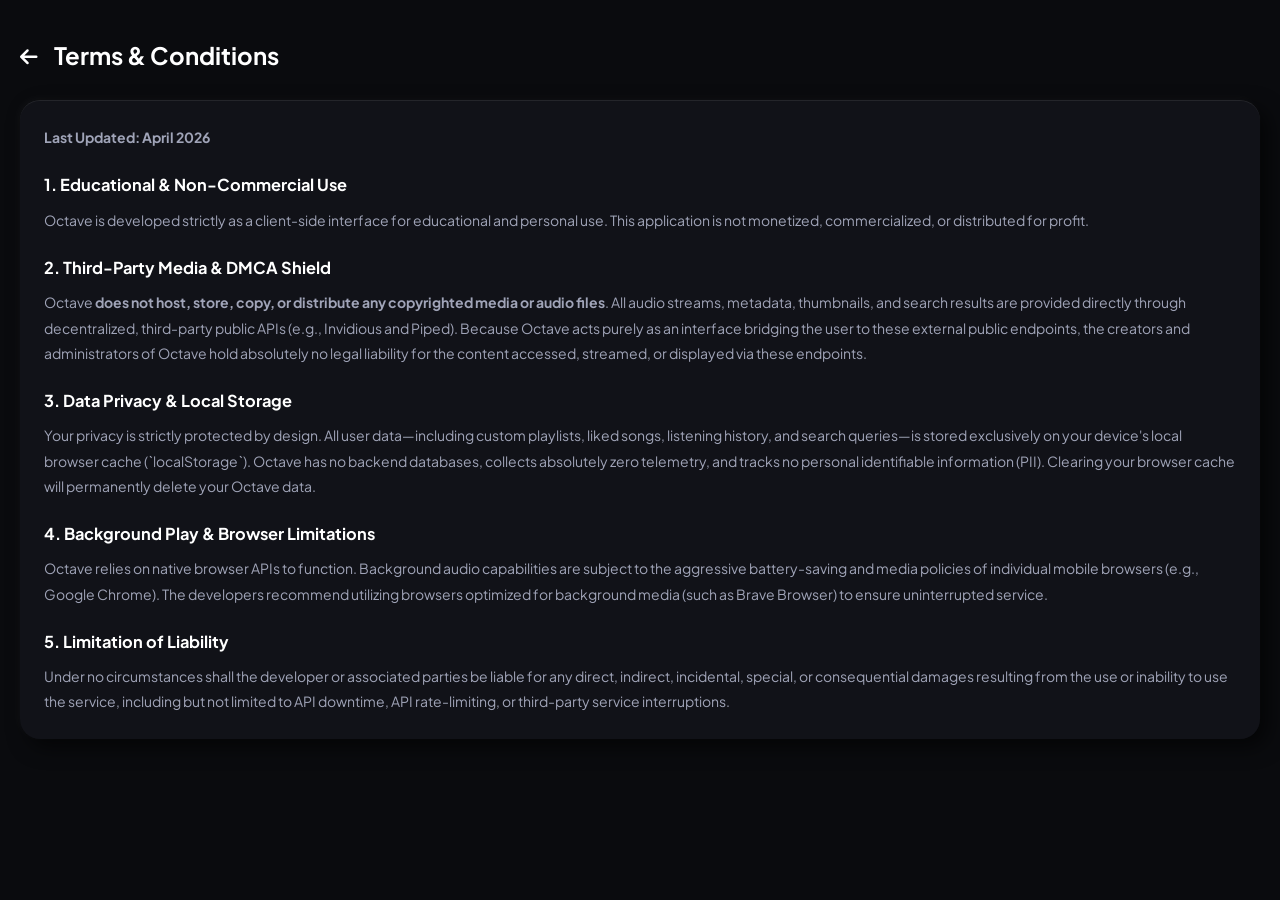
==== terms.html @ 94189f8d "Add terms and conditions page for Octave This file contains the terms and conditions for the Octave " ====
<!DOCTYPE html>
<html lang="en">
<head>
    <meta charset="UTF-8">
    <meta name="viewport" content="width=device-width, initial-scale=1.0, maximum-scale=1.0, user-scalable=no">
    <title>Terms & Conditions | Octave</title>
    <link rel="stylesheet" href="css/style.css">
    <link rel="stylesheet" href="https://cdnjs.cloudflare.com/ajax/libs/font-awesome/6.5.0/css/all.min.css">
    <link rel="preconnect" href="https://fonts.googleapis.com">
    <link rel="preconnect" href="https://fonts.gstatic.com" crossorigin>
    <link href="https://fonts.googleapis.com/css2?family=Plus+Jakarta+Sans:wght@400;500;600;700;800&display=swap" rel="stylesheet">
</head>
<body style="overflow-y: auto;">
    <div class="mobile-app" style="display: block; padding: 20px;">
        
        <div style="display: flex; align-items: center; gap: 16px; margin-bottom: 30px; margin-top: 20px;">
            <a href="index.html" class="icon-btn" style="text-decoration: none;"><i class="fa-solid fa-arrow-left"></i></a>
            <h1 style="font-size: 24px; font-weight: 700;">Terms & Conditions</h1>
        </div>

        <div class="glass-panel shadow-heavy" style="padding: 24px; border-radius: 20px; line-height: 1.8; color: var(--text-secondary); font-size: 14px; margin-bottom: 40px;">
            <p style="margin-bottom: 20px;"><strong>Last Updated: April 2026</strong></p>

            <h3 style="color: var(--text-primary); margin-bottom: 8px;">1. Educational & Non-Commercial Use</h3>
            <p style="margin-bottom: 20px;">Octave is developed strictly as a client-side interface for educational and personal use. This application is not monetized, commercialized, or distributed for profit.</p>

            <h3 style="color: var(--text-primary); margin-bottom: 8px;">2. Third-Party Media & DMCA Shield</h3>
            <p style="margin-bottom: 20px;">Octave <strong>does not host, store, copy, or distribute any copyrighted media or audio files</strong>. All audio streams, metadata, thumbnails, and search results are provided directly through decentralized, third-party public APIs (e.g., Invidious and Piped). Because Octave acts purely as an interface bridging the user to these external public endpoints, the creators and administrators of Octave hold absolutely no legal liability for the content accessed, streamed, or displayed via these endpoints.</p>

            <h3 style="color: var(--text-primary); margin-bottom: 8px;">3. Data Privacy & Local Storage</h3>
            <p style="margin-bottom: 20px;">Your privacy is strictly protected by design. All user data—including custom playlists, liked songs, listening history, and search queries—is stored exclusively on your device's local browser cache (`localStorage`). Octave has no backend databases, collects absolutely zero telemetry, and tracks no personal identifiable information (PII). Clearing your browser cache will permanently delete your Octave data.</p>

            <h3 style="color: var(--text-primary); margin-bottom: 8px;">4. Background Play & Browser Limitations</h3>
            <p style="margin-bottom: 20px;">Octave relies on native browser APIs to function. Background audio capabilities are subject to the aggressive battery-saving and media policies of individual mobile browsers (e.g., Google Chrome). The developers recommend utilizing browsers optimized for background media (such as Brave Browser) to ensure uninterrupted service.</p>

            <h3 style="color: var(--text-primary); margin-bottom: 8px;">5. Limitation of Liability</h3>
            <p>Under no circumstances shall the developer or associated parties be liable for any direct, indirect, incidental, special, or consequential damages resulting from the use or inability to use the service, including but not limited to API downtime, API rate-limiting, or third-party service interruptions.</p>
        </div>
        
    </div>
</body>
</html>
---- css/style.css ----
:root {
    /* Premium Dark Palette */
    --bg-deep: #0a0b0e;
    --bg-surface: #14161c;
    --accent: #1ed760; /* Octave Green */
    --text-primary: #ffffff;
    --text-secondary: #a0a4b8;
    
    /* Glassmorphism */
    --glass-bg: rgba(20, 22, 28, 0.75);
    --glass-border: rgba(255, 255, 255, 0.08);
    
    /* Heavy Duty Shadows */
    --shadow-soft: 4px 4px 10px rgba(0, 0, 0, 0.4), -2px -2px 6px rgba(255, 255, 255, 0.02);
    --shadow-heavy: 8px 8px 20px rgba(0, 0, 0, 0.6), -2px -2px 8px rgba(255, 255, 255, 0.03);
}

* {
    box-sizing: border-box;
    margin: 0;
    padding: 0;
    -webkit-tap-highlight-color: transparent;
}

body {
    font-family: 'Plus Jakarta Sans', sans-serif;
    background-color: var(--bg-deep);
    color: var(--text-primary);
    overflow: hidden; /* Lock body */
    height: 100dvh; /* Mobile viewport height fix */
}

/* Base App Structure */
.mobile-app {
    position: relative;
    height: 100%;
    width: 100%;
    display: flex;
    flex-direction: column;
}

/* Scroll Utilities (Hidden scrollbars for clean mobile UI) */
.scroll-y { overflow-y: auto; overflow-x: hidden; }
.scroll-x { overflow-x: auto; overflow-y: hidden; white-space: nowrap; }
.scroll-y::-webkit-scrollbar, .scroll-x::-webkit-scrollbar { display: none; }
.scroll-y, .scroll-x { -ms-overflow-style: none; scrollbar-width: none; }

.main-content {
    flex: 1;
    padding-bottom: 20px;
}

.bottom-spacer {
    height: 160px; /* Space for mini-player and bottom nav */
}

/* --- HEADER & CHIPS --- */
.app-header {
    padding: 40px 20px 20px 20px;
    background: linear-gradient(to bottom, rgba(30, 215, 96, 0.15) 0%, var(--bg-deep) 100%);
}

.greeting {
    display: flex;
    justify-content: space-between;
    align-items: center;
    margin-bottom: 24px;
}

.greeting h1 {
    font-size: 24px;
    font-weight: 700;
    letter-spacing: -0.5px;
}

.header-actions {
    display: flex;
    gap: 16px;
}

.icon-btn {
    background: transparent;
    border: none;
    color: var(--text-primary);
    font-size: 20px;
    cursor: pointer;
}

.filter-chips {
    display: flex;
    gap: 10px;
    padding-bottom: 5px;
}

.chip {
    background: var(--bg-surface);
    color: var(--text-primary);
    padding: 8px 16px;
    border-radius: 20px;
    font-size: 13px;
    font-weight: 500;
    box-shadow: var(--shadow-soft);
    border: 1px solid rgba(255,255,255,0.02);
}

.chip.active {
    background: var(--accent);
    color: var(--bg-deep);
    font-weight: 600;
}

/* --- SECTIONS & CARDS --- */
.content-section {
    padding: 24px 0 0 20px;
}

.section-title {
    font-size: 20px;
    font-weight: 700;
    margin-bottom: 16px;
}

/* Horizontal Scrolling Cards */
.horizontal-scroll {
    display: flex;
    gap: 16px;
    padding-right: 20px;
}

.square-card {
    width: 140px;
    display: flex;
    flex-direction: column;
    gap: 10px;
}

.card-art {
    width: 140px;
    height: 140px;
    background: #2a2d36;
    border-radius: 12px;
}

.shadow-heavy {
    box-shadow: var(--shadow-heavy);
}

.card-title {
    font-size: 13px;
    font-weight: 600;
    color: var(--text-secondary);
    text-overflow: ellipsis;
    overflow: hidden;
}

/* Vertical Lists */
.vertical-list {
    display: flex;
    flex-direction: column;
    gap: 16px;
    padding-right: 20px;
}

.list-item {
    display: flex;
    align-items: center;
    gap: 14px;
}

.list-art {
    width: 65px;
    height: 65px;
    background: #2a2d36;
    border-radius: 8px;
    flex-shrink: 0;
}

.list-info {
    flex: 1;
    min-width: 0;
}

.list-title {
    font-size: 15px;
    font-weight: 600;
    margin-bottom: 4px;
    white-space: nowrap;
    overflow: hidden;
    text-overflow: ellipsis;
}

.list-subtitle {
    font-size: 13px;
    color: var(--text-secondary);
    white-space: nowrap;
    overflow: hidden;
    text-overflow: ellipsis;
}

/* --- GLASSMORPHISM COMPONENTS --- */
.glass-panel {
    background: var(--glass-bg);
    backdrop-filter: blur(16px);
    -webkit-backdrop-filter: blur(16px);
    border-top: 1px solid var(--glass-border);
}

/* Floating Mini Player */
.mini-player {
    position: fixed;
    bottom: 70px; /* Sits right above nav */
    left: 8px;
    right: 8px;
    border-radius: 12px;
    overflow: hidden;
    z-index: 100;
    box-shadow: 0 10px 30px rgba(0,0,0,0.5);
    border: 1px solid var(--glass-border);
}

.progress-bar-mini {
    height: 2px;
    background: var(--text-primary);
    position: absolute;
    top: 0; left: 0;
    border-radius: 2px;
}

.mini-inner {
    display: flex;
    align-items: center;
    padding: 8px 12px;
    gap: 12px;
}

.mini-art {
    width: 40px;
    height: 40px;
    border-radius: 6px;
    background: #444;
    box-shadow: var(--shadow-soft);
}

.mini-info {
    flex: 1;
    min-width: 0;
}

.mini-title {
    font-size: 13px;
    font-weight: 700;
    white-space: nowrap;
    overflow: hidden;
    text-overflow: ellipsis;
}

.mini-artist {
    font-size: 12px;
    color: var(--accent);
}

.mini-controls {
    display: flex;
    align-items: center;
    gap: 16px;
}

.mini-controls .icon-btn {
    font-size: 18px;
    color: var(--text-primary);
}

/* Bottom Navigation Bar */
.bottom-nav {
    position: fixed;
    bottom: 0;
    left: 0;
    width: 100%;
    height: 65px;
    display: flex;
    justify-content: space-around;
    align-items: center;
    z-index: 90;
    padding-bottom: 5px; /* Safe area adjustment */
}

.nav-item {
    display: flex;
    flex-direction: column;
    align-items: center;
    gap: 4px;
    color: var(--text-secondary);
    cursor: pointer;
    width: 60px;
}

.nav-item i {
    font-size: 20px;
    transition: transform 0.2s;
}

.nav-item span {
    font-size: 10px;
    font-weight: 500;
}

.nav-item.active {
    color: var(--text-primary);
}

.nav-item.active i {
    transform: scale(1.1);
}
/* --- DYNAMIC VIEWS (SEARCH & LIBRARY) --- */
.search-header { 
    padding: 40px 20px 20px 20px; 
    background: var(--bg-deep); 
}

.search-title { 
    font-size: 24px; 
    font-weight: 700; 
    margin-bottom: 16px; 
}

.search-input-wrap { 
    position: relative; 
}

.search-input-wrap i { 
    position: absolute; 
    left: 16px; 
    top: 50%; 
    transform: translateY(-50%); 
    color: var(--text-secondary); 
}

.search-box { 
    width: 100%; 
    background: var(--bg-surface); 
    border: 1px solid var(--glass-border); 
    padding: 14px 14px 14px 44px; 
    border-radius: 8px; 
    color: var(--text-primary); 
    font-family: inherit; 
    font-size: 14px; 
    box-shadow: var(--shadow-soft); 
    outline: none; 
}

.search-box:focus { 
    border-color: var(--accent); 
}

.search-results { 
    padding: 20px; 
    display: flex; 
    flex-direction: column; 
    gap: 12px; 
}

.result-item { 
    display: flex; 
    align-items: center; 
    gap: 14px; 
    padding: 12px; 
    background: var(--bg-surface); 
    border-radius: 8px; 
    box-shadow: var(--shadow-soft); 
    cursor: pointer; 
    transition: background 0.2s; 
}

.result-item:active { 
    background: var(--bg-deep); 
}

.result-thumb { 
    width: 50px; 
    height: 50px; 
    border-radius: 6px; 
    background: #2a2d36; 
    object-fit: cover; 
}

.result-info { 
    flex: 1; 
    min-width: 0; 
}

.result-title { 
    font-size: 14px; 
    font-weight: 600; 
    white-space: nowrap; 
    overflow: hidden; 
    text-overflow: ellipsis; 
    margin-bottom: 4px; 
}

.result-artist { 
    font-size: 12px; 
    color: var(--text-secondary); 
}

/* Loading Spinner for Search */
.spinner { 
    border: 3px solid rgba(255,255,255,0.1); 
    border-top-color: var(--accent); 
    border-radius: 50%; 
    width: 24px; 
    height: 24px; 
    animation: spin 1s linear infinite; 
    margin: 20px auto; 
}

@keyframes spin { 
    to { transform: rotate(360deg); } 
}
/* --- FULL SCREEN NOW PLAYING PAGE --- */
.full-player-overlay {
    position: fixed;
    top: 100vh; /* Hidden below screen initially */
    left: 0;
    width: 100%;
    height: 100vh;
    background: linear-gradient(180deg, #1e2128 0%, var(--bg-deep) 100%);
    z-index: 1000;
    display: flex;
    flex-direction: column;
    padding: 20px;
    transition: top 0.35s cubic-bezier(0.2, 0.8, 0.2, 1);
}

.full-player-overlay.active {
    top: 0;
}

.fp-header {
    display: flex;
    justify-content: space-between;
    align-items: center;
    padding-top: 20px;
    margin-bottom: 40px;
}

.fp-header-title {
    font-size: 12px;
    font-weight: 700;
    letter-spacing: 1px;
    text-transform: uppercase;
    color: var(--text-secondary);
}

.fp-art-container {
    width: 100%;
    aspect-ratio: 1;
    margin-bottom: 40px;
}

#fp-art {
    width: 100%;
    height: 100%;
    object-fit: cover;
    border-radius: 12px;
    display: none; /* Hidden until loaded */
}

.fp-info-row {
    display: flex;
    justify-content: space-between;
    align-items: center;
    margin-bottom: 30px;
}

.fp-meta {
    flex: 1;
    min-width: 0;
    padding-right: 16px;
}

#fp-title {
    font-size: 22px;
    font-weight: 800;
    margin-bottom: 4px;
    white-space: nowrap;
    overflow: hidden;
    text-overflow: ellipsis;
}

#fp-artist {
    font-size: 16px;
    color: var(--text-secondary);
}

.fp-progress-section {
    margin-bottom: 30px;
}

.fp-progress-bar {
    width: 100%;
    height: 4px;
    background: rgba(255,255,255,0.1);
    border-radius: 2px;
    margin-bottom: 8px;
}

.fp-progress-fill {
    height: 100%;
    background: var(--text-primary);
    border-radius: 2px;
    position: relative;
    transition: width 0.2s linear;
}

.fp-progress-fill::after {
    content: '';
    position: absolute;
    right: -4px;
    top: -4px;
    width: 12px;
    height: 12px;
    background: var(--text-primary);
    border-radius: 50%;
    box-shadow: 0 0 10px rgba(255,255,255,0.5);
}

.fp-time-row {
    display: flex;
    justify-content: space-between;
    font-size: 12px;
    color: var(--text-secondary);
    font-weight: 500;
}

.fp-controls {
    display: flex;
    justify-content: space-between;
    align-items: center;
    padding: 0 10px;
}

.play-btn-huge {
    width: 64px;
    height: 64px;
    border-radius: 50%;
    background: var(--accent);
    color: var(--bg-deep);
    border: none;
    font-size: 24px;
    display: flex;
    justify-content: center;
    align-items: center;
    box-shadow: 0 8px 24px rgba(30, 215, 96, 0.3);
}
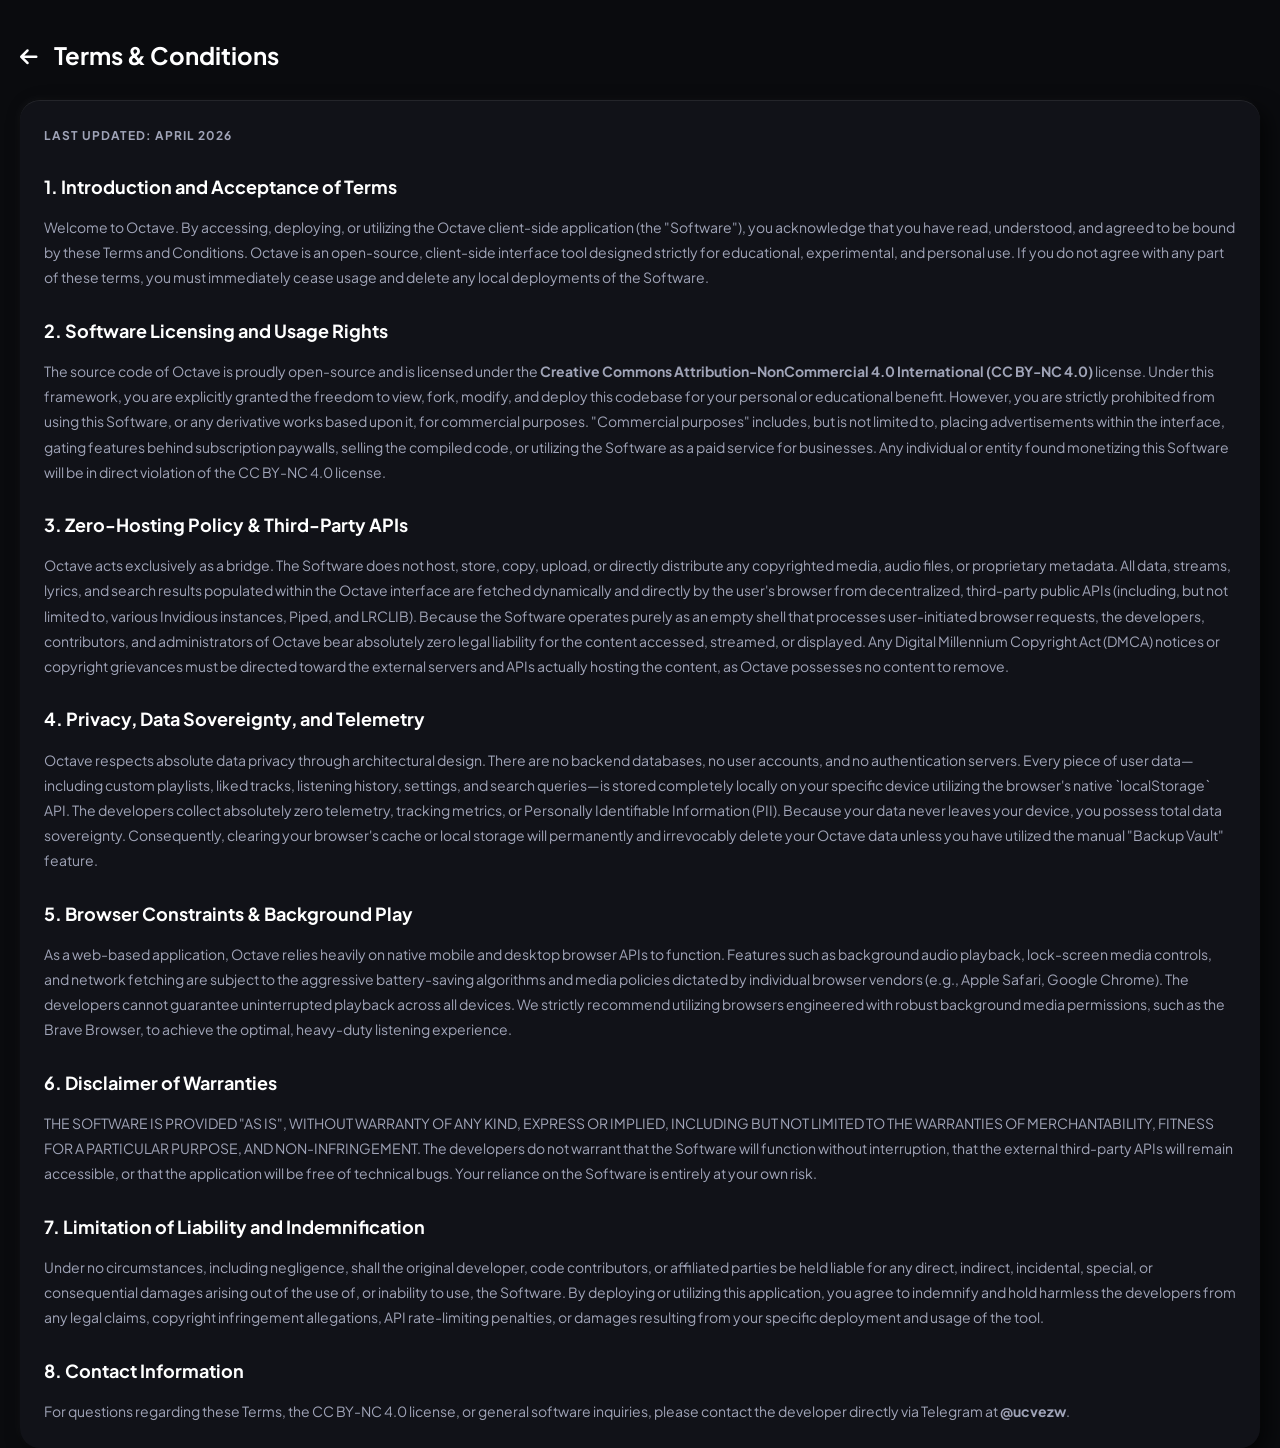
==== commit 59057dba: "Update terms.html" ====
--- a/terms.html
+++ b/terms.html
@@ -11,33 +11,41 @@
     <link href="https://fonts.googleapis.com/css2?family=Plus+Jakarta+Sans:wght@400;500;600;700;800&display=swap" rel="stylesheet">
 </head>
 <body style="overflow-y: auto;">
-    <div class="mobile-app" style="display: block; padding: 20px;">
+    <div class="mobile-app" style="display: block; padding: 20px 20px 120px 20px;">
         
         <div style="display: flex; align-items: center; gap: 16px; margin-bottom: 30px; margin-top: 20px;">
             <a href="index.html" class="icon-btn" style="text-decoration: none;"><i class="fa-solid fa-arrow-left"></i></a>
             <h1 style="font-size: 24px; font-weight: 700;">Terms & Conditions</h1>
         </div>
 
-        <div class="glass-panel shadow-heavy" style="padding: 24px; border-radius: 20px; line-height: 1.8; color: var(--text-secondary); font-size: 14px; margin-bottom: 40px;">
-            <p style="margin-bottom: 20px;"><strong>Last Updated: April 2026</strong></p>
+        <div class="glass-panel shadow-heavy" style="padding: 24px; border-radius: 20px; line-height: 1.8; color: var(--text-secondary); font-size: 14px;">
+            <p style="margin-bottom: 24px; font-size: 12px; text-transform: uppercase; letter-spacing: 1px;"><strong>Last Updated: April 2026</strong></p>
 
-            <h3 style="color: var(--text-primary); margin-bottom: 8px;">1. Educational & Non-Commercial Use</h3>
-            <p style="margin-bottom: 20px;">Octave is developed strictly as a client-side interface for educational and personal use. This application is not monetized, commercialized, or distributed for profit.</p>
+            <h3 style="color: var(--text-primary); margin-bottom: 12px; font-size: 18px;">1. Introduction and Acceptance of Terms</h3>
+            <p style="margin-bottom: 24px;">Welcome to Octave. By accessing, deploying, or utilizing the Octave client-side application (the "Software"), you acknowledge that you have read, understood, and agreed to be bound by these Terms and Conditions. Octave is an open-source, client-side interface tool designed strictly for educational, experimental, and personal use. If you do not agree with any part of these terms, you must immediately cease usage and delete any local deployments of the Software.</p>
 
-            <h3 style="color: var(--text-primary); margin-bottom: 8px;">2. Third-Party Media & DMCA Shield</h3>
-            <p style="margin-bottom: 20px;">Octave <strong>does not host, store, copy, or distribute any copyrighted media or audio files</strong>. All audio streams, metadata, thumbnails, and search results are provided directly through decentralized, third-party public APIs (e.g., Invidious and Piped). Because Octave acts purely as an interface bridging the user to these external public endpoints, the creators and administrators of Octave hold absolutely no legal liability for the content accessed, streamed, or displayed via these endpoints.</p>
+            <h3 style="color: var(--text-primary); margin-bottom: 12px; font-size: 18px;">2. Software Licensing and Usage Rights</h3>
+            <p style="margin-bottom: 24px;">The source code of Octave is proudly open-source and is licensed under the <strong>Creative Commons Attribution-NonCommercial 4.0 International (CC BY-NC 4.0)</strong> license. Under this framework, you are explicitly granted the freedom to view, fork, modify, and deploy this codebase for your personal or educational benefit. However, you are strictly prohibited from using this Software, or any derivative works based upon it, for commercial purposes. "Commercial purposes" includes, but is not limited to, placing advertisements within the interface, gating features behind subscription paywalls, selling the compiled code, or utilizing the Software as a paid service for businesses. Any individual or entity found monetizing this Software will be in direct violation of the CC BY-NC 4.0 license.</p>
 
-            <h3 style="color: var(--text-primary); margin-bottom: 8px;">3. Data Privacy & Local Storage</h3>
-            <p style="margin-bottom: 20px;">Your privacy is strictly protected by design. All user data—including custom playlists, liked songs, listening history, and search queries—is stored exclusively on your device's local browser cache (`localStorage`). Octave has no backend databases, collects absolutely zero telemetry, and tracks no personal identifiable information (PII). Clearing your browser cache will permanently delete your Octave data.</p>
+            <h3 style="color: var(--text-primary); margin-bottom: 12px; font-size: 18px;">3. Zero-Hosting Policy & Third-Party APIs</h3>
+            <p style="margin-bottom: 24px;">Octave acts exclusively as a bridge. The Software does not host, store, copy, upload, or directly distribute any copyrighted media, audio files, or proprietary metadata. All data, streams, lyrics, and search results populated within the Octave interface are fetched dynamically and directly by the user's browser from decentralized, third-party public APIs (including, but not limited to, various Invidious instances, Piped, and LRCLIB). Because the Software operates purely as an empty shell that processes user-initiated browser requests, the developers, contributors, and administrators of Octave bear absolutely zero legal liability for the content accessed, streamed, or displayed. Any Digital Millennium Copyright Act (DMCA) notices or copyright grievances must be directed toward the external servers and APIs actually hosting the content, as Octave possesses no content to remove.</p>
 
-            <h3 style="color: var(--text-primary); margin-bottom: 8px;">4. Background Play & Browser Limitations</h3>
-            <p style="margin-bottom: 20px;">Octave relies on native browser APIs to function. Background audio capabilities are subject to the aggressive battery-saving and media policies of individual mobile browsers (e.g., Google Chrome). The developers recommend utilizing browsers optimized for background media (such as Brave Browser) to ensure uninterrupted service.</p>
+            <h3 style="color: var(--text-primary); margin-bottom: 12px; font-size: 18px;">4. Privacy, Data Sovereignty, and Telemetry</h3>
+            <p style="margin-bottom: 24px;">Octave respects absolute data privacy through architectural design. There are no backend databases, no user accounts, and no authentication servers. Every piece of user data—including custom playlists, liked tracks, listening history, settings, and search queries—is stored completely locally on your specific device utilizing the browser's native `localStorage` API. The developers collect absolutely zero telemetry, tracking metrics, or Personally Identifiable Information (PII). Because your data never leaves your device, you possess total data sovereignty. Consequently, clearing your browser's cache or local storage will permanently and irrevocably delete your Octave data unless you have utilized the manual "Backup Vault" feature.</p>
 
-            <h3 style="color: var(--text-primary); margin-bottom: 8px;">5. Limitation of Liability</h3>
-            <p>Under no circumstances shall the developer or associated parties be liable for any direct, indirect, incidental, special, or consequential damages resulting from the use or inability to use the service, including but not limited to API downtime, API rate-limiting, or third-party service interruptions.</p>
+            <h3 style="color: var(--text-primary); margin-bottom: 12px; font-size: 18px;">5. Browser Constraints & Background Play</h3>
+            <p style="margin-bottom: 24px;">As a web-based application, Octave relies heavily on native mobile and desktop browser APIs to function. Features such as background audio playback, lock-screen media controls, and network fetching are subject to the aggressive battery-saving algorithms and media policies dictated by individual browser vendors (e.g., Apple Safari, Google Chrome). The developers cannot guarantee uninterrupted playback across all devices. We strictly recommend utilizing browsers engineered with robust background media permissions, such as the Brave Browser, to achieve the optimal, heavy-duty listening experience.</p>
+
+            <h3 style="color: var(--text-primary); margin-bottom: 12px; font-size: 18px;">6. Disclaimer of Warranties</h3>
+            <p style="margin-bottom: 24px;">THE SOFTWARE IS PROVIDED "AS IS", WITHOUT WARRANTY OF ANY KIND, EXPRESS OR IMPLIED, INCLUDING BUT NOT LIMITED TO THE WARRANTIES OF MERCHANTABILITY, FITNESS FOR A PARTICULAR PURPOSE, AND NON-INFRINGEMENT. The developers do not warrant that the Software will function without interruption, that the external third-party APIs will remain accessible, or that the application will be free of technical bugs. Your reliance on the Software is entirely at your own risk.</p>
+
+            <h3 style="color: var(--text-primary); margin-bottom: 12px; font-size: 18px;">7. Limitation of Liability and Indemnification</h3>
+            <p style="margin-bottom: 24px;">Under no circumstances, including negligence, shall the original developer, code contributors, or affiliated parties be held liable for any direct, indirect, incidental, special, or consequential damages arising out of the use of, or inability to use, the Software. By deploying or utilizing this application, you agree to indemnify and hold harmless the developers from any legal claims, copyright infringement allegations, API rate-limiting penalties, or damages resulting from your specific deployment and usage of the tool.</p>
+
+            <h3 style="color: var(--text-primary); margin-bottom: 12px; font-size: 18px;">8. Contact Information</h3>
+            <p>For questions regarding these Terms, the CC BY-NC 4.0 license, or general software inquiries, please contact the developer directly via Telegram at <strong>@ucvezw</strong>.</p>
         </div>
         
     </div>
 </body>
 </html>
-
--- a/css/style.css
+++ b/css/style.css
@@ -552,3 +552,481 @@
     align-items: center;
     box-shadow: 0 8px 24px rgba(30, 215, 96, 0.3);
 }
+/* --- MODALS & UI OVERLAYS --- */
+
+.modal-overlay {
+    position: fixed;
+    top: 0; left: 0; width: 100%; height: 100%;
+    background: rgba(10, 11, 14, 0.8);
+    backdrop-filter: blur(5px);
+    z-index: 2000;
+    display: flex;
+    align-items: center;
+    justify-content: center;
+    padding: 20px;
+    opacity: 0;
+    pointer-events: none;
+    transition: opacity 0.3s ease;
+}
+
+.modal-overlay.active {
+    opacity: 1;
+    pointer-events: auto;
+}
+
+.modal-content {
+    background: var(--bg-surface);
+    width: 100%;
+    max-width: 340px;
+    border-radius: 20px;
+    padding: 24px;
+    border: 1px solid var(--glass-border);
+    transform: translateY(20px);
+    transition: transform 0.3s cubic-bezier(0.2, 0.8, 0.2, 1);
+}
+
+.modal-overlay.active .modal-content {
+    transform: translateY(0);
+}
+
+.modal-actions {
+    display: flex;
+    gap: 12px;
+}
+
+.btn-primary, .btn-secondary {
+    flex: 1;
+    padding: 14px;
+    border-radius: 12px;
+    font-size: 14px;
+    font-weight: 600;
+    font-family: inherit;
+    cursor: pointer;
+    text-align: center;
+    text-decoration: none;
+    border: none;
+    transition: all 0.2s;
+}
+
+.btn-primary {
+    background: var(--accent);
+    color: var(--bg-deep);
+}
+
+.btn-primary:active { background: #18ab4c; }
+
+.btn-secondary {
+    background: transparent;
+    color: var(--text-primary);
+    border: 1px solid var(--glass-border);
+}
+
+.btn-secondary:active { background: rgba(255,255,255,0.05); }
+
+.modern-input {
+    width: 100%;
+    background: var(--bg-deep);
+    border: 1px solid var(--glass-border);
+    color: var(--text-primary);
+    padding: 14px 16px;
+    border-radius: 12px;
+    font-family: inherit;
+    font-size: 15px;
+    outline: none;
+}
+
+.modern-input:focus {
+    border-color: var(--accent);
+}
+
+/* --- HAMBURGER SIDE DRAWER --- */
+.drawer-backdrop {
+    position: fixed;
+    top: 0; left: 0; width: 100%; height: 100%;
+    background: rgba(0,0,0,0.6);
+    z-index: 1500;
+    opacity: 0;
+    pointer-events: none;
+    transition: opacity 0.3s ease;
+}
+
+.drawer-backdrop.active {
+    opacity: 1;
+    pointer-events: auto;
+}
+
+.side-drawer {
+    position: fixed;
+    top: 0; right: -300px;
+    width: 280px;
+    height: 100%;
+    background: var(--bg-surface);
+    z-index: 1501;
+    box-shadow: -10px 0 30px rgba(0,0,0,0.5);
+    transition: right 0.3s cubic-bezier(0.2, 0.8, 0.2, 1);
+    display: flex;
+    flex-direction: column;
+}
+
+.side-drawer.active {
+    right: 0;
+}
+
+.drawer-header {
+    padding: 30px 20px 20px;
+    display: flex;
+    justify-content: space-between;
+    align-items: center;
+    border-bottom: 1px solid var(--glass-border);
+}
+
+.drawer-header h2 { font-size: 20px; }
+
+.drawer-links {
+    padding: 20px;
+    display: flex;
+    flex-direction: column;
+    gap: 8px;
+}
+
+.drawer-item {
+    padding: 16px;
+    border-radius: 12px;
+    color: var(--text-primary);
+    text-decoration: none;
+    font-weight: 500;
+    display: flex;
+    align-items: center;
+    gap: 16px;
+    cursor: pointer;
+    transition: background 0.2s;
+}
+
+.drawer-item i {
+    font-size: 18px;
+    color: var(--text-secondary);
+    width: 20px;
+    text-align: center;
+}
+
+.drawer-item:hover, .drawer-item:active {
+    background: rgba(255,255,255,0.05);
+}
+/* --- Z-INDEX FIXES & OVERLAYS --- */
+.drawer-backdrop { z-index: 3000 !important; }
+.side-drawer { z-index: 3001 !important; }
+.modal-overlay { z-index: 4000 !important; }
+
+.track-opts-btn {
+    background: transparent;
+    border: none;
+    color: var(--text-secondary);
+    padding: 10px;
+    font-size: 16px;
+    cursor: pointer;
+}
+
+.empty-state-text {
+    color: var(--text-secondary);
+    font-size: 13px;
+    text-align: center;
+    padding: 20px 0;
+}
+/* --- MEGA UPDATE OVERLAYS & ACTIONS --- */
+.fp-action-row { 
+    display: flex; 
+    justify-content: center; 
+    gap: 32px; 
+    margin-top: 24px; 
+}
+.fp-action-row .icon-btn { 
+    color: var(--text-secondary); 
+    font-size: 18px; 
+    transition: color 0.2s;
+}
+.fp-action-row .icon-btn:active { color: var(--accent); }
+
+.full-overlay-panel { 
+    position: absolute; 
+    top: 0; left: 0; 
+    width: 100%; height: 100%; 
+    background: rgba(10, 11, 14, 0.95); 
+    backdrop-filter: blur(15px); 
+    z-index: 100; 
+    padding: 60px 20px 20px; 
+    display: none; 
+    flex-direction: column; 
+    overflow-y: auto; 
+    opacity: 0; 
+    transition: opacity 0.3s ease; 
+}
+.full-overlay-panel.active { 
+    display: flex; 
+    opacity: 1; 
+}
+
+.panel-header { 
+    display: flex; 
+    justify-content: space-between; 
+    align-items: center; 
+    margin-bottom: 24px; 
+    border-bottom: 1px solid var(--glass-border);
+    padding-bottom: 16px;
+}
+.panel-header h2 { font-size: 20px; font-weight: 700; color: var(--text-primary); }
+
+#lyrics-content { 
+    color: var(--text-primary); 
+    font-size: 16px; 
+    line-height: 2; 
+    text-align: center; 
+    white-space: pre-wrap; 
+    padding-bottom: 40px; 
+}
+/* --- BEAUTIFUL FULL PLAYER LAYOUT --- */
+.full-player-overlay {
+    display: flex;
+    flex-direction: column;
+    justify-content: space-between;
+    padding-bottom: 40px; /* Gives breathing room for navigation bars */
+}
+
+.fp-art-container {
+    flex: 1;
+    max-height: 40vh; /* Keeps art from pushing controls off-screen */
+    display: flex;
+    align-items: center;
+    justify-content: center;
+}
+
+#fp-art {
+    max-height: 100%;
+    width: auto;
+    border-radius: 12px;
+}
+
+.fp-actions-grid {
+    display: flex;
+    justify-content: space-between;
+    padding: 10px 40px;
+}
+
+.fp-actions-grid .icon-btn {
+    display: flex;
+    flex-direction: column;
+    gap: 6px;
+    font-size: 16px;
+    color: var(--text-secondary);
+}
+
+.fp-progress-section {
+    margin-top: auto;
+    margin-bottom: 10px;
+}
+
+.fp-controls {
+    margin-bottom: 20px;
+}
+/* --- TIGHTENED FULL PLAYER LAYOUT --- */
+.full-player-overlay {
+    padding: 10px 20px 20px 20px !important;
+    justify-content: space-between;
+}
+
+.fp-art-container {
+    max-height: 35vh; /* Prevents overflow */
+    margin: 10px 0;
+}
+
+#fp-art {
+    max-height: 100%;
+    width: auto;
+    object-fit: contain;
+}
+
+.fp-info-row {
+    margin-bottom: 5px;
+}
+
+/* 30% Smaller Lyrics/Queue row */
+.fp-actions-grid {
+    display: flex;
+    justify-content: space-between;
+    padding: 0 40px;
+    transform: scale(0.7); /* Reduces size by 30% */
+    transform-origin: center;
+    margin: -10px 0;
+}
+
+.fp-progress-section {
+    margin-top: 10px;
+}
+
+.fp-controls {
+    margin-bottom: 10px;
+}
+/* --- SPOTIFY-STYLE TIGHT LAYOUT --- */
+.full-player-overlay {
+    display: flex;
+    flex-direction: column;
+    padding: 10px 20px 30px 20px !important; /* Extra bottom padding for nav */
+    height: 100vh;
+    box-sizing: border-box;
+    overflow: hidden; /* No scrolling */
+}
+
+.fp-art-container {
+    flex: 0 1 auto; 
+    max-height: 35vh; /* ART SHRINKS TO FIT */
+    margin: 10px auto;
+    display: flex;
+    justify-content: center;
+}
+
+#fp-art {
+    max-height: 100%;
+    aspect-ratio: 1/1;
+    border-radius: 8px;
+    box-shadow: 0 10px 30px rgba(0,0,0,0.5);
+}
+
+.fp-info-row {
+    display: flex;
+    justify-content: space-between;
+    align-items: center;
+    margin: 10px 0;
+}
+
+/* Lyrics/Queue buttons 30% smaller */
+.fp-actions-grid {
+    display: flex;
+    justify-content: space-between;
+    padding: 0 20px;
+    transform: scale(0.7);
+    transform-origin: center;
+    margin: -10px 0;
+}
+
+.fp-progress-section {
+    margin: 10px 0;
+}
+
+.fp-controls {
+    display: flex;
+    justify-content: center;
+    align-items: center;
+    gap: 40px;
+    margin-bottom: 20px;
+}
+/* --- PREMIUM LIQUID LAYOUT --- */
+.full-player-overlay {
+    position: fixed;
+    top: 100vh; left: 0; width: 100%; height: 100%;
+    background: var(--bg-deep); /* Base dark background */
+    padding: 10px 20px 20px 20px !important;
+    display: flex;
+    flex-direction: column;
+    z-index: 1000;
+    transition: top 0.35s cubic-bezier(0.2, 0.8, 0.2, 1);
+}
+
+/* Liquid Ambient Background */
+.ambient-bg {
+    position: absolute;
+    top: 0; left: 0; width: 100%; height: 100%;
+    z-index: -1;
+    filter: blur(60px) saturate(200%);
+    opacity: 0.3;
+    pointer-events: none;
+    background-size: cover;
+    background-position: center;
+}
+
+.fp-art-container {
+    flex: 1;
+    display: flex;
+    align-items: center;
+    justify-content: center;
+    margin: 10px 0;
+    min-height: 0; /* Critical for preventing overflow */
+}
+
+#fp-art {
+    width: 100%;
+    max-width: 350px;
+    height: auto;
+    aspect-ratio: 1/1;
+    border-radius: 12px;
+    box-shadow: 0 20px 40px rgba(0,0,0,0.6);
+}
+
+.fp-info-row {
+    margin-bottom: 5px;
+    display: flex;
+    justify-content: space-between;
+}
+
+.fp-actions-grid {
+    display: flex;
+    justify-content: space-around;
+    padding: 5px 20px;
+    margin-bottom: 5px;
+}
+
+.fp-progress-section {
+    margin: 5px 0;
+}
+
+.fp-controls {
+    display: flex;
+    justify-content: space-between;
+    align-items: center;
+    padding: 0 20px;
+    margin-bottom: 10px;
+}
+/* --- 1 MILLION DOLLAR LIQUID AMBIENT BACKGROUND --- */
+#fp-ambient-bg {
+    position: absolute;
+    top: -20%; left: -20%; width: 140%; height: 140%;
+    z-index: -1;
+    filter: blur(90px) saturate(300%) contrast(1.2);
+    opacity: 0.5;
+    pointer-events: none;
+    background-size: cover;
+    background-position: center;
+    border-radius: 40% 60% 70% 30% / 40% 50% 60% 50%;
+    animation: liquidMorph 15s ease-in-out infinite alternate;
+    will-change: transform, border-radius;
+}
+
+/* Second fluid layer for depth and swirling effect */
+#fp-ambient-bg::after {
+    content: '';
+    position: absolute;
+    inset: -15%;
+    background: inherit;
+    border-radius: 60% 40% 30% 70% / 60% 30% 70% 40%;
+    animation: liquidMorph 20s ease-in-out infinite alternate-reverse;
+    opacity: 0.8;
+    mix-blend-mode: overlay;
+    filter: hue-rotate(20deg);
+}
+
+@keyframes liquidMorph {
+    0% {
+        transform: scale(1) translate(0, 0) rotate(0deg);
+        border-radius: 40% 60% 70% 30% / 40% 50% 60% 50%;
+    }
+    33% {
+        transform: scale(1.1) translate(5%, 5%) rotate(10deg);
+        border-radius: 70% 30% 50% 50% / 30% 30% 70% 70%;
+    }
+    66% {
+        transform: scale(1.05) translate(-5%, -2%) rotate(-5deg);
+        border-radius: 30% 70% 70% 30% / 50% 60% 30% 60%;
+    }
+    100% {
+        transform: scale(1) translate(0, 0) rotate(0deg);
+        border-radius: 40% 60% 70% 30% / 40% 50% 60% 50%;
+    }
+}
